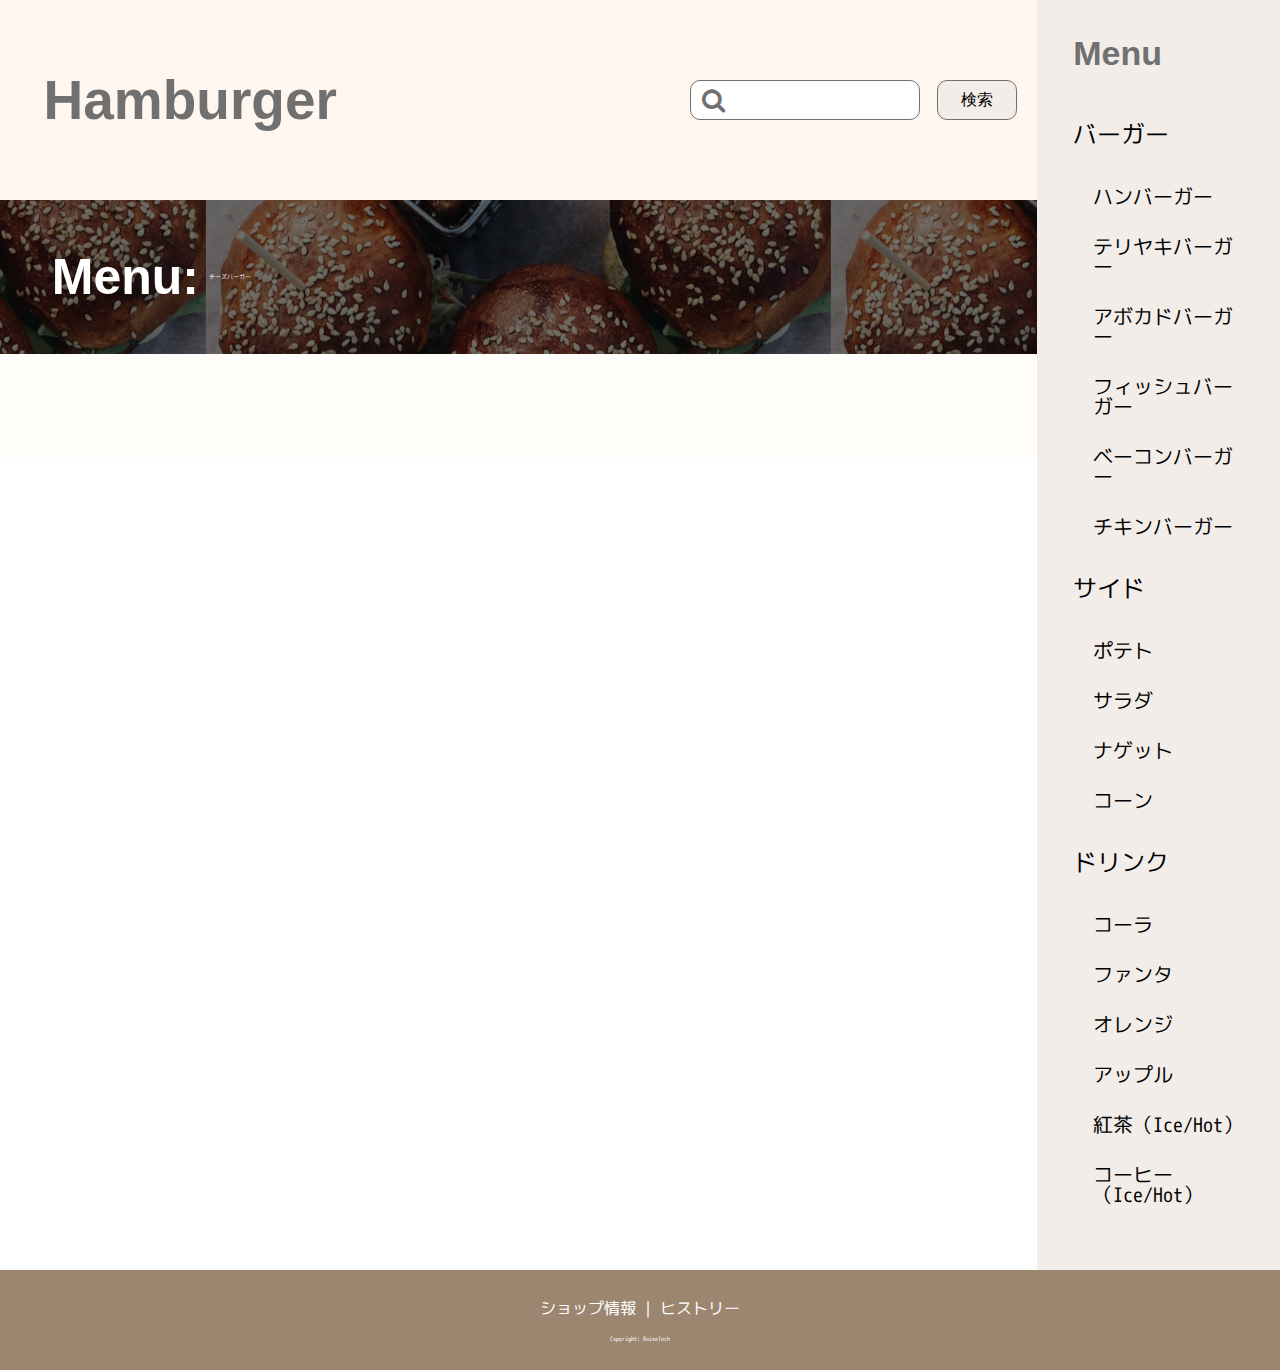
==== archive.html @ a13bb5d5 "アーカイブページ作成中" ====
<html lang="ja">
<head>
    <meta charset="UTF-8">
    <meta name="viewport" content="width=device-width, initial-scale=1.0">
    <link type="text/css" rel="stylesheet" href="css/style.css">
    <link href="https://maxcdn.bootstrapcdn.com/font-awesome/4.7.0/css/font-awesome.min.css" rel="stylesheet"> 
    <title>Front-page</title>
</head>
<body>
    <div class="l-wrapper">
        <div class="l-wrapper__left">
            <div class="l-bg"></div>
            <header class="l-header">
                <h2 id="menu" class="c-title c-title--side-menu">Menu</h2>
                <h1 class="c-title c-title--header">Hamburger</h1>
                <div class="c-search">
                    <input type="text" class="c-search__box">
                    <i class="fa fa-search c-search__icon" aria-hidden="true"></i>
                    <input type="button" class="c-search__button" value="検索">
                </div>
            </header>
            <div class="l-main">
                <div class="p-main-visual p-main-visual--archive-page">
                    <div class="p-main-visual--archive-page__bg"></div>
                    <h2 class="c-sub-title">Menu:</h2>
                    <p>チーズバーガー</p>
                </div>
                <div class="l-main__archive-page-contents">
                </div>
            </div>
        </div>
        <div class="l-wrapper__right off">
            <aside class="l-sidebar">
                <h2 class="c-title c-title--side-menu">Menu</h2>
                <h2 id="menu-close" class="c-close-button">×</h2>
                <dl class="c-menu">
                    <dt>バーガー</dt>
                    <dd>ハンバーガー</dd>
                    <dd>テリヤキバーガー</dd>
                    <dd>アボカドバーガー</dd>
                    <dd>フィッシュバーガー</dd>
                    <dd>ベーコンバーガー</dd>
                    <dd>チキンバーガー</dd>

                    <dt>サイド</dt>
                    <dd>ポテト</dd>
                    <dd>サラダ</dd>
                    <dd>ナゲット</dd>
                    <dd>コーン</dd>

                    <dt>ドリンク</dt>
                    <dd>コーラ</dd>
                    <dd>ファンタ</dd>
                    <dd>オレンジ</dd>
                    <dd>アップル</dd>
                    <dd>紅茶（Ice/Hot）</dd>
                    <dd>コーヒー（Ice/Hot）</dd>
                </dl>
            </aside>
        </div>

    </div>
    <footer class="l-footer">
        <div class="l-footer__sitemap">
            <a href="index.html">ショップ情報</a>
            |
            <a href="index.html">ヒストリー</a>
        </div>
        <small>Copyright: RaiseTech</small>
    </footer>
    <script src="https://ajax.googleapis.com/ajax/libs/jquery/3.4.1/jquery.min.js"></script>
    <script src="menu.js"></script>
</body>
</html>
---- css/style.css ----
@charset "UTF-8";
/*
html5doctor.com Reset Stylesheet
v1.6.1
Last Updated: 2010-09-17
Author: Richard Clark - http://richclarkdesign.com
Twitter: @rich_clark
*/
html, body, div, span, object, iframe,
h1, h2, h3, h4, h5, h6, p, blockquote, pre,
abbr, address, cite, code,
del, dfn, em, img, ins, kbd, q, samp,
small, strong, sub, sup, var,
b, i,
dl, dt, dd, ol, ul, li,
fieldset, form, label, legend,
table, caption, tbody, tfoot, thead, tr, th, td,
article, aside, canvas, details, figcaption, figure,
footer, header, hgroup, menu, nav, section, summary,
time, mark, audio, video {
  margin: 0;
  padding: 0;
  border: 0;
  outline: 0;
  font-size: 62.5%;
  vertical-align: baseline;
  background: transparent;
}

body {
  line-height: 1;
}

article, aside, details, figcaption, figure,
footer, header, hgroup, menu, nav, section {
  display: block;
}

nav ul {
  list-style: none;
}

blockquote, q {
  quotes: none;
}

blockquote:before, blockquote:after,
q:before, q:after {
  content: '';
  content: none;
}

a {
  margin: 0;
  padding: 0;
  font-size: 100%;
  vertical-align: baseline;
  background: transparent;
}

/* change colours to suit your needs */
ins {
  background-color: #ff9;
  color: #000;
  text-decoration: none;
}

/* change colours to suit your needs */
mark {
  background-color: #ff9;
  color: #000;
  font-style: italic;
  font-weight: bold;
}

del {
  text-decoration: line-through;
}

abbr[title], dfn[title] {
  border-bottom: 1px dotted;
  cursor: help;
}

table {
  border-collapse: collapse;
  border-spacing: 0;
}

/* change border colour to suit your needs */
hr {
  display: block;
  height: 1px;
  border: 0;
  border-top: 1px solid #cccccc;
  margin: 1em 0;
  padding: 0;
}

input, select {
  vertical-align: middle;
}

*,
*::before,
*::after {
  -webkit-box-sizing: border-box;
          box-sizing: border-box;
}

@font-face {
  font-family: 'mplus-1m-regular';
  src: url(../fonts/mplus-1m-regular.ttf);
}

html {
  overflow: auto;
}

body {
  font-family: 'mplus-1m-regular','M+ C Type-1 (basic latin) Regular', 'M+ Type-1 (general-j) Regular', sans-serif;
}

/*
右側にはみ出した部分まで横スクロールバーが表示される問題を解消する為、

htmlにoverflow:auto
bodyにoverflow:hiddenを設定している

*/
.l-bg {
  position: absolute;
  width: 100%;
  height: calc(100% + 100px);
  background-color: rgba(0, 0, 0, 0.5);
  z-index: 100;
}

.l-header {
  display: -webkit-box;
  display: -ms-flexbox;
  display: flex;
  -webkit-box-align: center;
      -ms-flex-align: center;
          align-items: center;
  height: 200px;
  background-color: #FFF7EF;
}

.l-header .c-title {
  margin-left: 4.2%;
}

.l-header .c-title--side-menu {
  cursor: pointer;
  display: none;
  /*ヘッダー内のMenuはlgでは表示しない*/
  position: absolute;
  margin-bottom: 0;
  /*サイドメニュー上に表示してた時のmarginを解除*/
  right: 3%;
  top: 1%;
}

.l-header .c-search {
  margin-right: 1.9%;
}

@media screen and (max-width: 834px) {
  .l-header {
    -webkit-box-orient: vertical;
    -webkit-box-direction: normal;
        -ms-flex-flow: column;
            flex-flow: column;
    /*flex要素を縦に並べる*/
    -webkit-box-pack: center;
        -ms-flex-pack: center;
            justify-content: center;
    /*縦中央寄せ*/
  }
  .l-header .c-title {
    margin-left: 0;
    /*タイトルの左にあけた空間(1.9%)を解除*/
    margin-bottom: 5%;
  }
  .l-header .c-title--side-menu {
    display: block;
    /*ヘッダー内のMenuはmdでは表示する*/
  }
  .l-header .c-search {
    margin-right: 0;
    /*検索ボックスとボタンの右端にあけた空間(1.9%)を解除*/
    margin-left: 0;
    /*検索ボックスとボタンの右端寄せを解除*/
  }
}

@media screen and (max-width: 375px) {
  .l-header .c-title--side-menu {
    font-size: 2rem;
  }
}

.l-wrapper {
  position: relative;
  max-width: 1920px;
  display: -webkit-box;
  display: -ms-flexbox;
  display: flex;
}

.l-wrapper__left {
  width: 81%;
}

.l-wrapper__right {
  width: 19%;
  z-index: 200;
}

@media screen and (max-width: 834px) {
  .l-wrapper__left {
    width: 100%;
  }
  .l-wrapper__right {
    display: none;
    width: 40%;
    position: absolute;
    right: -40%;
  }
}

@media screen and (max-width: 375px) {
  .l-wrapper__right {
    width: 90%;
    right: -90%;
  }
}

.l-main__front-page-contents {
  padding: 5%;
  display: -webkit-box;
  display: -ms-flexbox;
  display: flex;
  -webkit-box-align: center;
      -ms-flex-align: center;
          align-items: center;
  -webkit-box-pack: center;
      -ms-flex-pack: center;
          justify-content: center;
}

.l-main__archive-page-contents {
  background-color: #FFFDFA;
  padding: 5%;
}

@media screen and (max-width: 375px) {
  .l-main__front-page-contents {
    display: block;
  }
  .l-main__archive-page-contents {
    display: block;
  }
}

.l-sidebar {
  padding: 15%;
  background-color: #F2EDE9;
  height: 100%;
}

@media screen and (max-width: 834px) {
  .l-sidebar .c-title--side-menu {
    visibility: hidden;
  }
}

.l-footer {
  max-width: 1920px;
  height: 100px;
  background-color: #9D8670;
  color: white;
  text-align: center;
}

.l-footer__sitemap {
  padding-top: 30px;
  padding-bottom: 20px;
  font-size: 1.6rem;
}

.l-footer__sitemap a {
  text-decoration: none;
  color: white;
}

.c-title {
  font-family: 'Roboto', sans-serif;
}

.c-title--header {
  color: #707070;
  font-size: 5.5rem;
}

.c-title--side-menu {
  color: #707070;
  font-size: 3.4rem;
  margin-bottom: 30%;
}

.c-title--front-page-card {
  white-space: nowrap;
  color: white;
  font-size: 6rem;
  padding: 5%;
}

@media screen and (max-width: 834px) {
  .c-title--header {
    font-size: 4rem;
  }
}

.c-close-button {
  cursor: pointer;
  font-size: 3rem;
  font-weight: normal;
  display: none;
}

@media screen and (max-width: 834px) {
  .c-close-button {
    display: block;
    position: absolute;
    right: 10%;
    top: 2%;
  }
}

.c-menu dt {
  font-size: 2.4rem;
  margin: 4rem 0;
}

.c-menu dd {
  font-size: 2rem;
  margin-left: 2rem;
  margin-bottom: 3rem;
}

.c-search {
  margin-left: auto;
  color: #707070;
  position: relative;
}

.c-search__box {
  border-radius: 10px;
  width: 230px;
  height: 40px;
  border: 1px solid #707070;
  padding-left: 48px;
  font-size: 1.6rem;
  outline: none;
}

.c-search__icon {
  position: absolute;
  top: 8px;
  left: 12px;
  font-size: 2.5rem !important;
}

.c-search__button {
  margin-left: 14px;
  width: 80px;
  height: 40px;
  background-color: #F2EDE9;
  border: 1px solid #707070;
  border-radius: 10px;
  font-size: 1.6rem;
  outline: none;
}

.c-sub-title {
  color: white;
}

.c-map {
  position: relative;
  overflow: hidden;
  background-color: #000;
}

.c-map img {
  width: 100%;
  min-height: 200%;
}

.c-map__image img {
  width: 100%;
}

.c-map__explanation {
  overflow: auto;
  position: absolute;
  top: 0;
  color: white;
  background-color: rgba(0, 0, 0, 0.3);
  width: 61%;
  height: 100%;
  padding: 3%;
}

.c-map__explanation h2 {
  font-weight: normal;
  font-size: 3rem;
}

.c-map__explanation hr {
  width: 7.5rem;
  border-width: 2px;
  border-color: white;
  margin: 5% 0;
}

.c-map__explanation p {
  font-size: 1.3rem;
  line-height: 2.1rem;
}

@media screen and (max-width: 834px) {
  .c-map__explanation {
    width: 100%;
  }
}

.c-front-page-card {
  overflow: hidden;
  background-size: cover;
  width: 50%;
}

.c-front-page-card hr {
  border-width: 4px;
  border-color: white;
  width: 6.3rem;
  margin-left: 5%;
}

.c-front-page-card--card1 {
  background-image: url(../image/three-burgers-on-brown-wooden-tray-between-white-ceramic-1841108.png);
  margin-right: 5%;
}

.c-front-page-card--card2 {
  background-image: url(../image/473d814b175bd517b56eb309f2958725.png);
}

.c-front-page-card__explanation {
  width: 90%;
  margin: auto;
  margin-bottom: 3%;
  color: #3C2A10;
  background-color: rgba(255, 255, 255, 0.8);
}

.c-front-page-card__explanation h3 {
  padding: 3%;
  font-size: 2rem;
}

.c-front-page-card__explanation p {
  padding: 3%;
  font-size: 1.3rem;
  line-height: 2.1rem;
}

@media screen and (max-width: 375px) {
  .c-front-page-card {
    width: 100%;
  }
  .c-front-page-card--card1 {
    margin-right: 0;
    margin-bottom: 5%;
  }
}

.p-main-visual {
  display: -webkit-box;
  display: -ms-flexbox;
  display: flex;
  -webkit-box-align: center;
      -ms-flex-align: center;
          align-items: center;
}

.p-main-visual .c-sub-title {
  padding-left: 5%;
}

.p-main-visual--front-page {
  padding: 15% 0;
  background-image: url(../image/3ba5a44414bb3c0885c27ff614596431.png);
  background-size: cover;
}

.p-main-visual--front-page .c-sub-title {
  font-size: 4rem;
}

.p-main-visual--archive-page {
  padding: 5% 0;
  background-image: url(../image/three-burgers-on-brown-wooden-tray-between-white-ceramic-1841108.png);
  background-position: center center;
  width: 100%;
  position: relative;
}

.p-main-visual--archive-page__bg {
  position: absolute;
  background-color: rgba(0, 0, 0, 0.5);
  top: 0;
  left: 0;
  width: 100%;
  height: 100%;
}

.p-main-visual--archive-page .c-sub-title {
  font-family: 'Roboto', sans-serif;
  font-size: 5rem;
  z-index: 1;
}

.p-main-visual--archive-page p {
  z-index: 1;
  color: white;
  margin-left: 1%;
}
/*# sourceMappingURL=style.css.map */
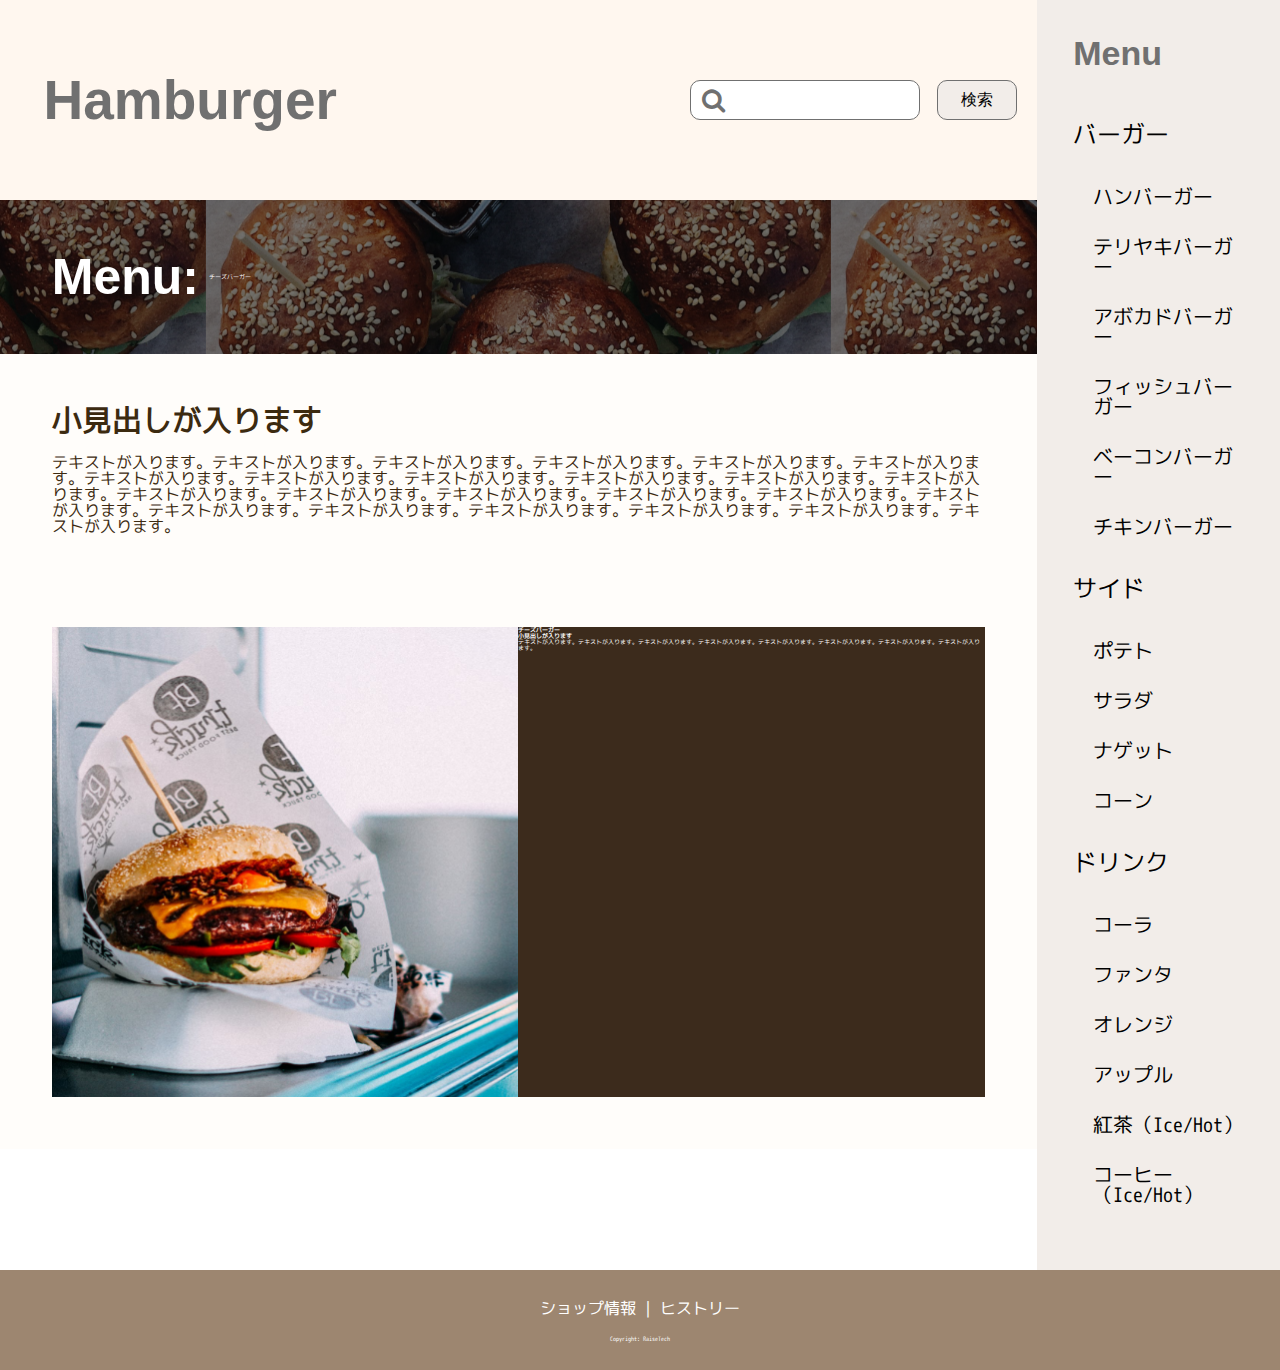
==== commit f98da068: "アーカイブページ作成中" ====
--- a/archive.html
+++ b/archive.html
@@ -26,6 +26,20 @@
                     <p>チーズバーガー</p>
                 </div>
                 <div class="l-main__archive-page-contents">
+                    <div class="c-page-description">
+                        <h2>小見出しが入ります</h2>
+                        <p>テキストが入ります。テキストが入ります。テキストが入ります。テキストが入ります。テキストが入ります。テキストが入ります。テキストが入ります。テキストが入ります。テキストが入ります。テキストが入ります。テキストが入ります。テキストが入ります。テキストが入ります。テキストが入ります。テキストが入ります。テキストが入ります。テキストが入ります。テキストが入ります。テキストが入ります。テキストが入ります。テキストが入ります。テキストが入ります。テキストが入ります。テキストが入ります。</p>
+                    </div>
+                    <div class="c-archive-page-card">
+                        <div class="c-archive-page-card__img">
+
+                        </div>
+                        <div class="c-archive-page-card__description">
+                            <h3>チーズバーガー</h3>
+                            <h4>小見出しが入ります</h4>
+                            <p>テキストが入ります。テキストが入ります。テキストが入ります。テキストが入ります。テキストが入ります。テキストが入ります。テキストが入ります。テキストが入ります。</p>
+                        </div>
+                    </div>
                 </div>
             </div>
         </div>
--- a/css/style.css
+++ b/css/style.css
@@ -350,6 +350,39 @@
   margin-bottom: 3rem;
 }
 
+.c-page-description {
+  color: #3C2A10;
+  margin-bottom: 10%;
+}
+
+.c-page-description h2 {
+  font-size: 3.0rem;
+  margin-bottom: 2%;
+}
+
+.c-page-description p {
+  font-size: 1.6rem;
+}
+
+.c-archive-page-card {
+  display: -webkit-box;
+  display: -ms-flexbox;
+  display: flex;
+  background-color: #3C2B1C;
+  color: white;
+  height: 470px;
+}
+
+.c-archive-page-card__img {
+  background-image: url(../image/e3472c768077e90f47f5ca3c6ba0144e.png);
+  background-size: cover;
+  width: 50%;
+}
+
+.c-archive-page-card__description {
+  width: 50%;
+}
+
 .c-search {
   margin-left: auto;
   color: #707070;
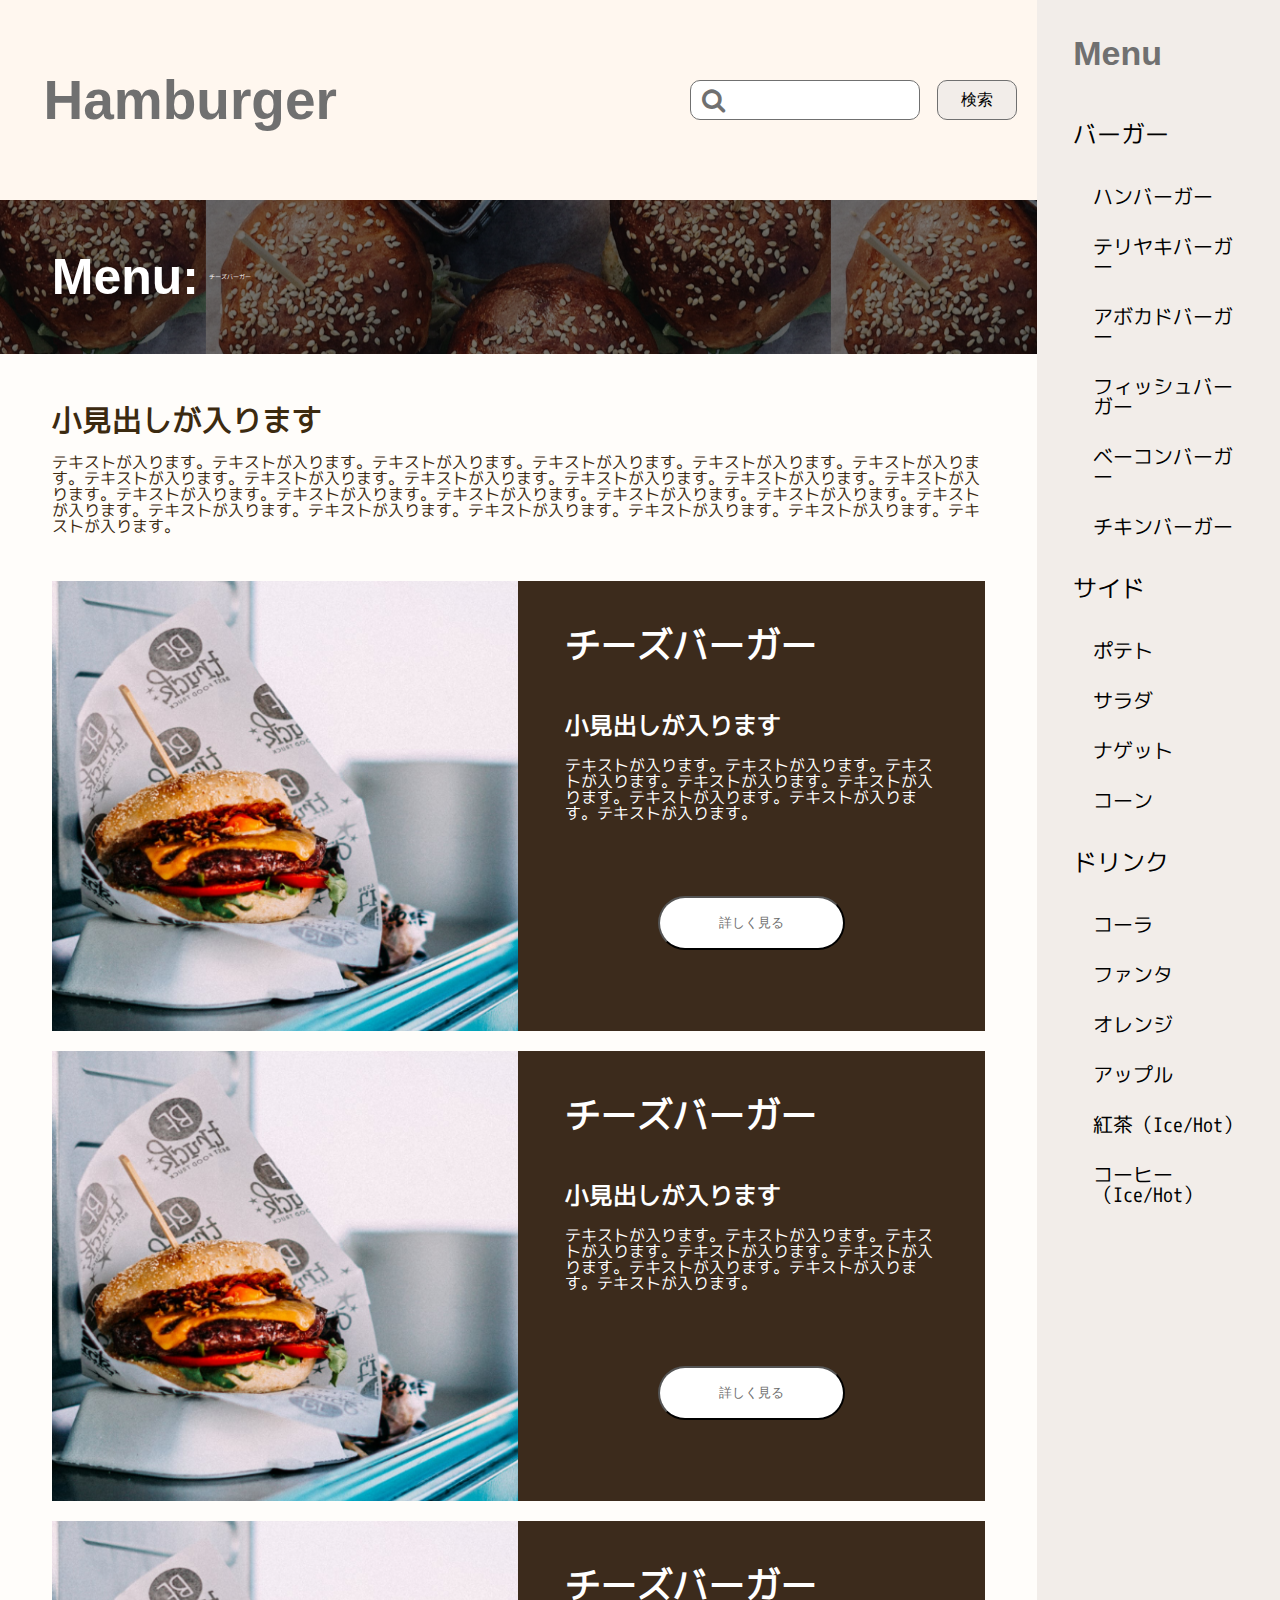
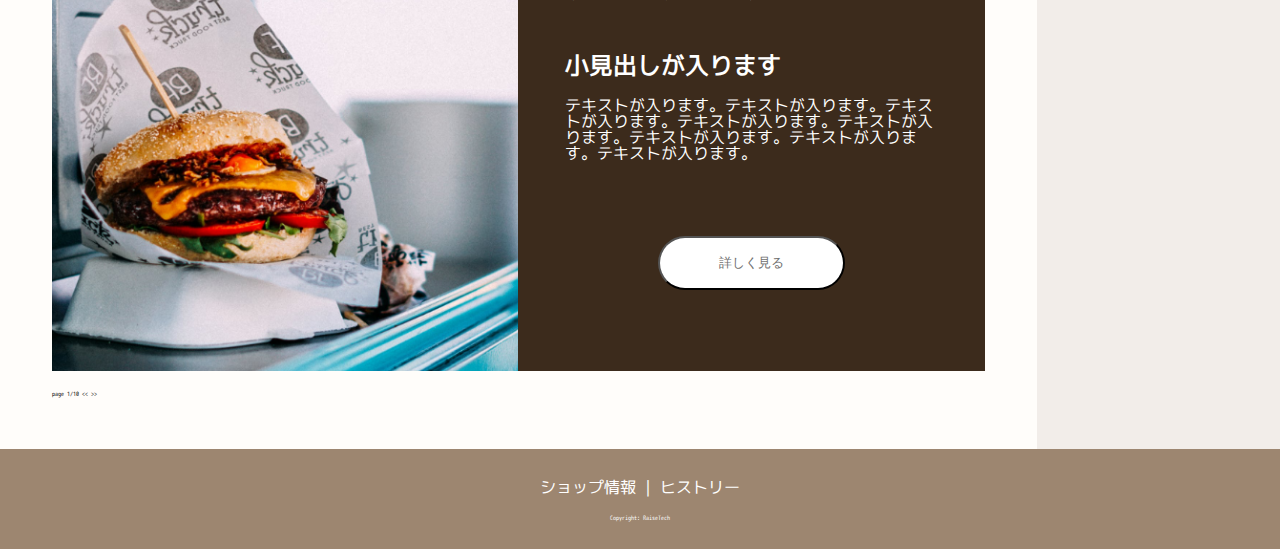
==== commit d9779b23: "ページネーション実装中" ====
--- a/archive.html
+++ b/archive.html
@@ -4,7 +4,7 @@
     <meta name="viewport" content="width=device-width, initial-scale=1.0">
     <link type="text/css" rel="stylesheet" href="css/style.css">
     <link href="https://maxcdn.bootstrapcdn.com/font-awesome/4.7.0/css/font-awesome.min.css" rel="stylesheet"> 
-    <title>Front-page</title>
+    <title>Archive-page</title>
 </head>
 <body>
     <div class="l-wrapper">
@@ -31,14 +31,36 @@
                         <p>テキストが入ります。テキストが入ります。テキストが入ります。テキストが入ります。テキストが入ります。テキストが入ります。テキストが入ります。テキストが入ります。テキストが入ります。テキストが入ります。テキストが入ります。テキストが入ります。テキストが入ります。テキストが入ります。テキストが入ります。テキストが入ります。テキストが入ります。テキストが入ります。テキストが入ります。テキストが入ります。テキストが入ります。テキストが入ります。テキストが入ります。テキストが入ります。</p>
                     </div>
                     <div class="c-archive-page-card">
-                        <div class="c-archive-page-card__img">
-
-                        </div>
+                        <div class="c-archive-page-card__img"></div>
                         <div class="c-archive-page-card__description">
                             <h3>チーズバーガー</h3>
                             <h4>小見出しが入ります</h4>
                             <p>テキストが入ります。テキストが入ります。テキストが入ります。テキストが入ります。テキストが入ります。テキストが入ります。テキストが入ります。テキストが入ります。</p>
+                            <button class="c-card-button">詳しく見る</button>
                         </div>
+                    </div>
+                    <div class="c-archive-page-card">
+                        <div class="c-archive-page-card__img"></div>
+                        <div class="c-archive-page-card__description">
+                            <h3>チーズバーガー</h3>
+                            <h4>小見出しが入ります</h4>
+                            <p>テキストが入ります。テキストが入ります。テキストが入ります。テキストが入ります。テキストが入ります。テキストが入ります。テキストが入ります。テキストが入ります。</p>
+                            <button class="c-card-button">詳しく見る</button>
+                        </div>
+                    </div>
+                    <div class="c-archive-page-card">
+                        <div class="c-archive-page-card__img"></div>
+                        <div class="c-archive-page-card__description">
+                            <h3>チーズバーガー</h3>
+                            <h4>小見出しが入ります</h4>
+                            <p>テキストが入ります。テキストが入ります。テキストが入ります。テキストが入ります。テキストが入ります。テキストが入ります。テキストが入ります。テキストが入ります。</p>
+                            <button class="c-card-button">詳しく見る</button>
+                        </div>
+                    </div>
+                    <div class="c-pagenation">
+                        <span class="c-pagenation__current">page 1/10</span>
+                        <span class="c-pagenation__prev"><<</span>
+                        <span class="c-pagenation__next">>></span>
                     </div>
                 </div>
             </div>
@@ -72,7 +94,6 @@
                 </dl>
             </aside>
         </div>
-
     </div>
     <footer class="l-footer">
         <div class="l-footer__sitemap">
--- a/css/style.css
+++ b/css/style.css
@@ -121,6 +121,10 @@
   font-family: 'mplus-1m-regular','M+ C Type-1 (basic latin) Regular', 'M+ Type-1 (general-j) Regular', sans-serif;
 }
 
+body button:focus {
+  outline: 0;
+}
+
 /*
 右側にはみ出した部分まで横スクロールバーが表示される問題を解消する為、
 
@@ -323,6 +327,16 @@
   }
 }
 
+.c-card-button {
+  display: block;
+  background-color: white;
+  color: #707070;
+  border-radius: 30px;
+  width: 50%;
+  height: 15%;
+  margin: auto;
+}
+
 .c-close-button {
   cursor: pointer;
   font-size: 3rem;
@@ -352,7 +366,7 @@
 
 .c-page-description {
   color: #3C2A10;
-  margin-bottom: 10%;
+  margin-bottom: 5%;
 }
 
 .c-page-description h2 {
@@ -370,7 +384,8 @@
   display: flex;
   background-color: #3C2B1C;
   color: white;
-  height: 470px;
+  height: 450px;
+  margin-bottom: 2rem;
 }
 
 .c-archive-page-card__img {
@@ -381,6 +396,22 @@
 
 .c-archive-page-card__description {
   width: 50%;
+  padding: 5%;
+}
+
+.c-archive-page-card__description h3 {
+  font-size: 3.6rem;
+  margin-bottom: 5rem;
+}
+
+.c-archive-page-card__description h4 {
+  font-size: 2.4rem;
+  margin-bottom: 2rem;
+}
+
+.c-archive-page-card__description p {
+  font-size: 1.6rem;
+  margin-bottom: 20%;
 }
 
 .c-search {
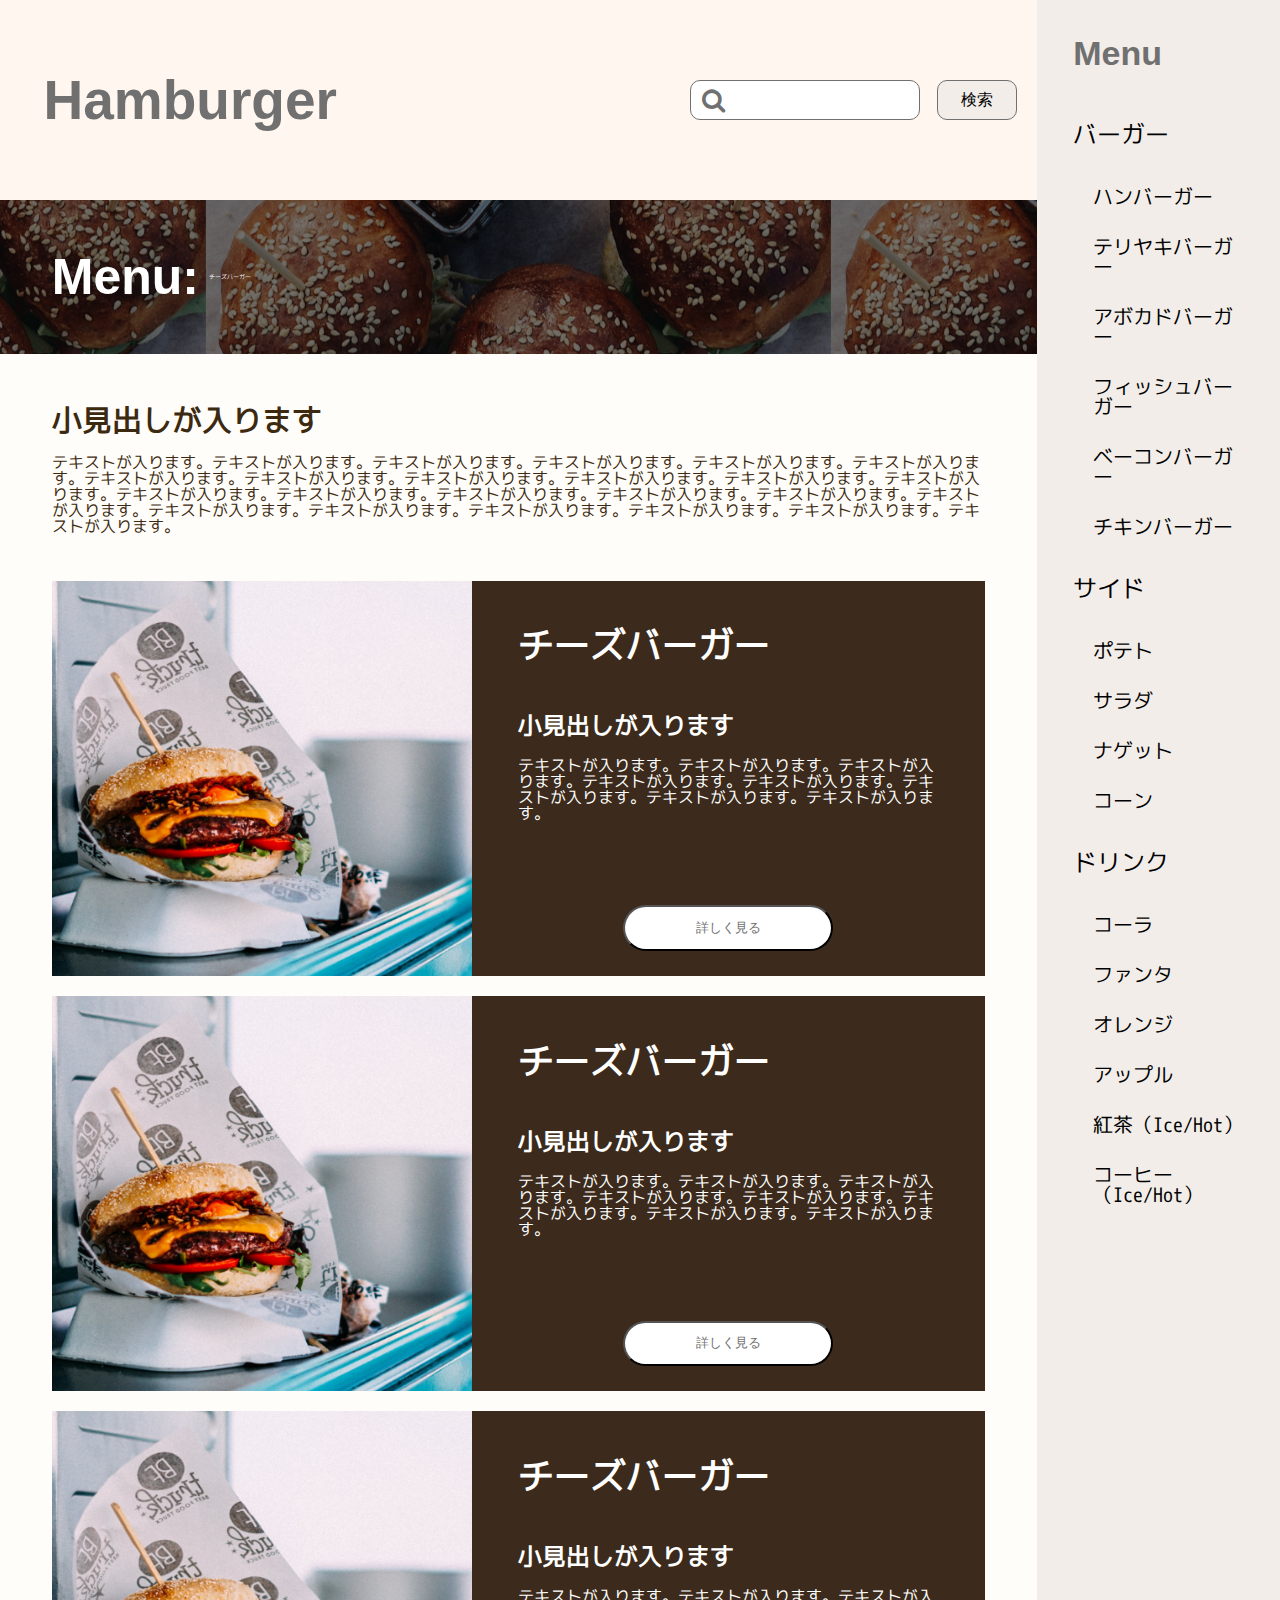
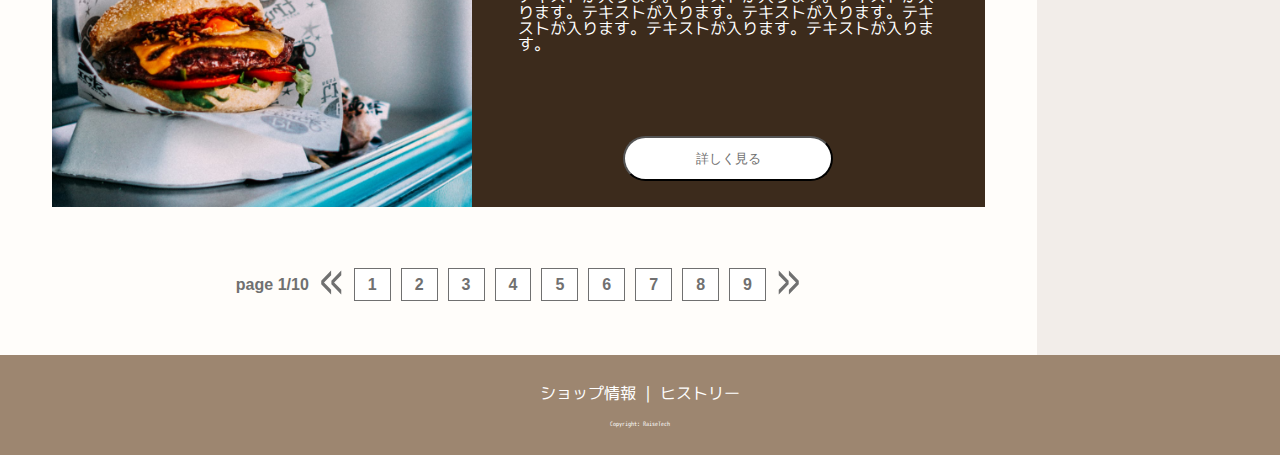
==== commit c491c6b1: "ページネーション実装中" ====
--- a/archive.html
+++ b/archive.html
@@ -59,8 +59,17 @@
                     </div>
                     <div class="c-pagenation">
                         <span class="c-pagenation__current">page 1/10</span>
-                        <span class="c-pagenation__prev"><<</span>
-                        <span class="c-pagenation__next">>></span>
+                        <span class="c-pagenation__prev">«</span>
+                        <span class="c-pagenation__num">1</span>
+                        <span class="c-pagenation__num">2</span>
+                        <span class="c-pagenation__num">3</span>
+                        <span class="c-pagenation__num">4</span>
+                        <span class="c-pagenation__num">5</span>
+                        <span class="c-pagenation__num">6</span>
+                        <span class="c-pagenation__num">7</span>
+                        <span class="c-pagenation__num">8</span>
+                        <span class="c-pagenation__num">9</span>
+                        <span class="c-pagenation__next">»</span>
                     </div>
                 </div>
             </div>
--- a/css/style.css
+++ b/css/style.css
@@ -1,10 +1,10 @@
 @charset "UTF-8";
-/*
-html5doctor.com Reset Stylesheet
-v1.6.1
-Last Updated: 2010-09-17
-Author: Richard Clark - http://richclarkdesign.com
-Twitter: @rich_clark
+/*
+html5doctor.com Reset Stylesheet
+v1.6.1
+Last Updated: 2010-09-17
+Author: Richard Clark - http://richclarkdesign.com
+Twitter: @rich_clark
 */
 html, body, div, span, object, iframe,
 h1, h2, h3, h4, h5, h6, p, blockquote, pre,
@@ -118,22 +118,24 @@
 }
 
 body {
-  font-family: 'mplus-1m-regular','M+ C Type-1 (basic latin) Regular', 'M+ Type-1 (general-j) Regular', sans-serif;
+  font-family: 'mplus-1m-regular','M+ C Type-1 (basic latin) Regular',+ 'M+ Type-1 (general-j) Regular', sans-serif;
 }
 
 body button:focus {
   outline: 0;
 }
 
-/*
-右側にはみ出した部分まで横スクロールバーが表示される問題を解消する為、
-
-htmlにoverflow:auto
-bodyにoverflow:hiddenを設定している
-
+/*
+右側にはみ出した部分まで横スクロールバーが表示される問題を解消する為、
+
+htmlにoverflow:auto
+bodyにoverflow:hiddenを設定している
+
 */
 .l-bg {
   position: absolute;
+  visibility: hidden;
   width: 100%;
   height: calc(100% + 100px);
   background-color: rgba(0, 0, 0, 0.5);
@@ -364,6 +366,42 @@
   margin-bottom: 3rem;
 }
 
+.c-pagenation {
+  color: #707070;
+  text-align: center;
+  font-size: 0px;
+  margin-top: 5%;
+}
+
+.c-pagenation__current {
+  font-family: 'Roboto', sans-serif;
+  font-weight: bold;
+  font-size: 1.6rem;
+  margin: 0 5px;
+}
+
+.c-pagenation__prev {
+  font-size: 5rem;
+  margin: 0 5px;
+  vertical-align: -0.75rem;
+}
+
+.c-pagenation__num {
+  font-family: 'Roboto', sans-serif;
+  font-size: 1.6rem;
+  font-weight: bold;
+  border: 1px solid #707070;
+  padding: 7px 13px;
+  background-color: white;
+  margin: 0 5px;
+}
+
+.c-pagenation__next {
+  font-size: 5rem;
+  margin: 0 5px;
+  vertical-align: -0.75rem;
+}
+
 .c-page-description {
   color: #3C2A10;
   margin-bottom: 5%;
@@ -384,7 +422,6 @@
   display: flex;
   background-color: #3C2B1C;
   color: white;
-  height: 450px;
   margin-bottom: 2rem;
 }
 
@@ -395,7 +432,7 @@
 }
 
 .c-archive-page-card__description {
-  width: 50%;
+  width: 60%;
   padding: 5%;
 }
 
@@ -412,6 +449,15 @@
 .c-archive-page-card__description p {
   font-size: 1.6rem;
   margin-bottom: 20%;
+}
+
+@media screen and (max-width: 834px) {
+  .c-archive-page-card__description h3 {
+    font-size: 2rem;
+  }
+  .c-archive-page-card__description h4 {
+    font-size: 1.6rem;
+  }
 }
 
 .c-search {
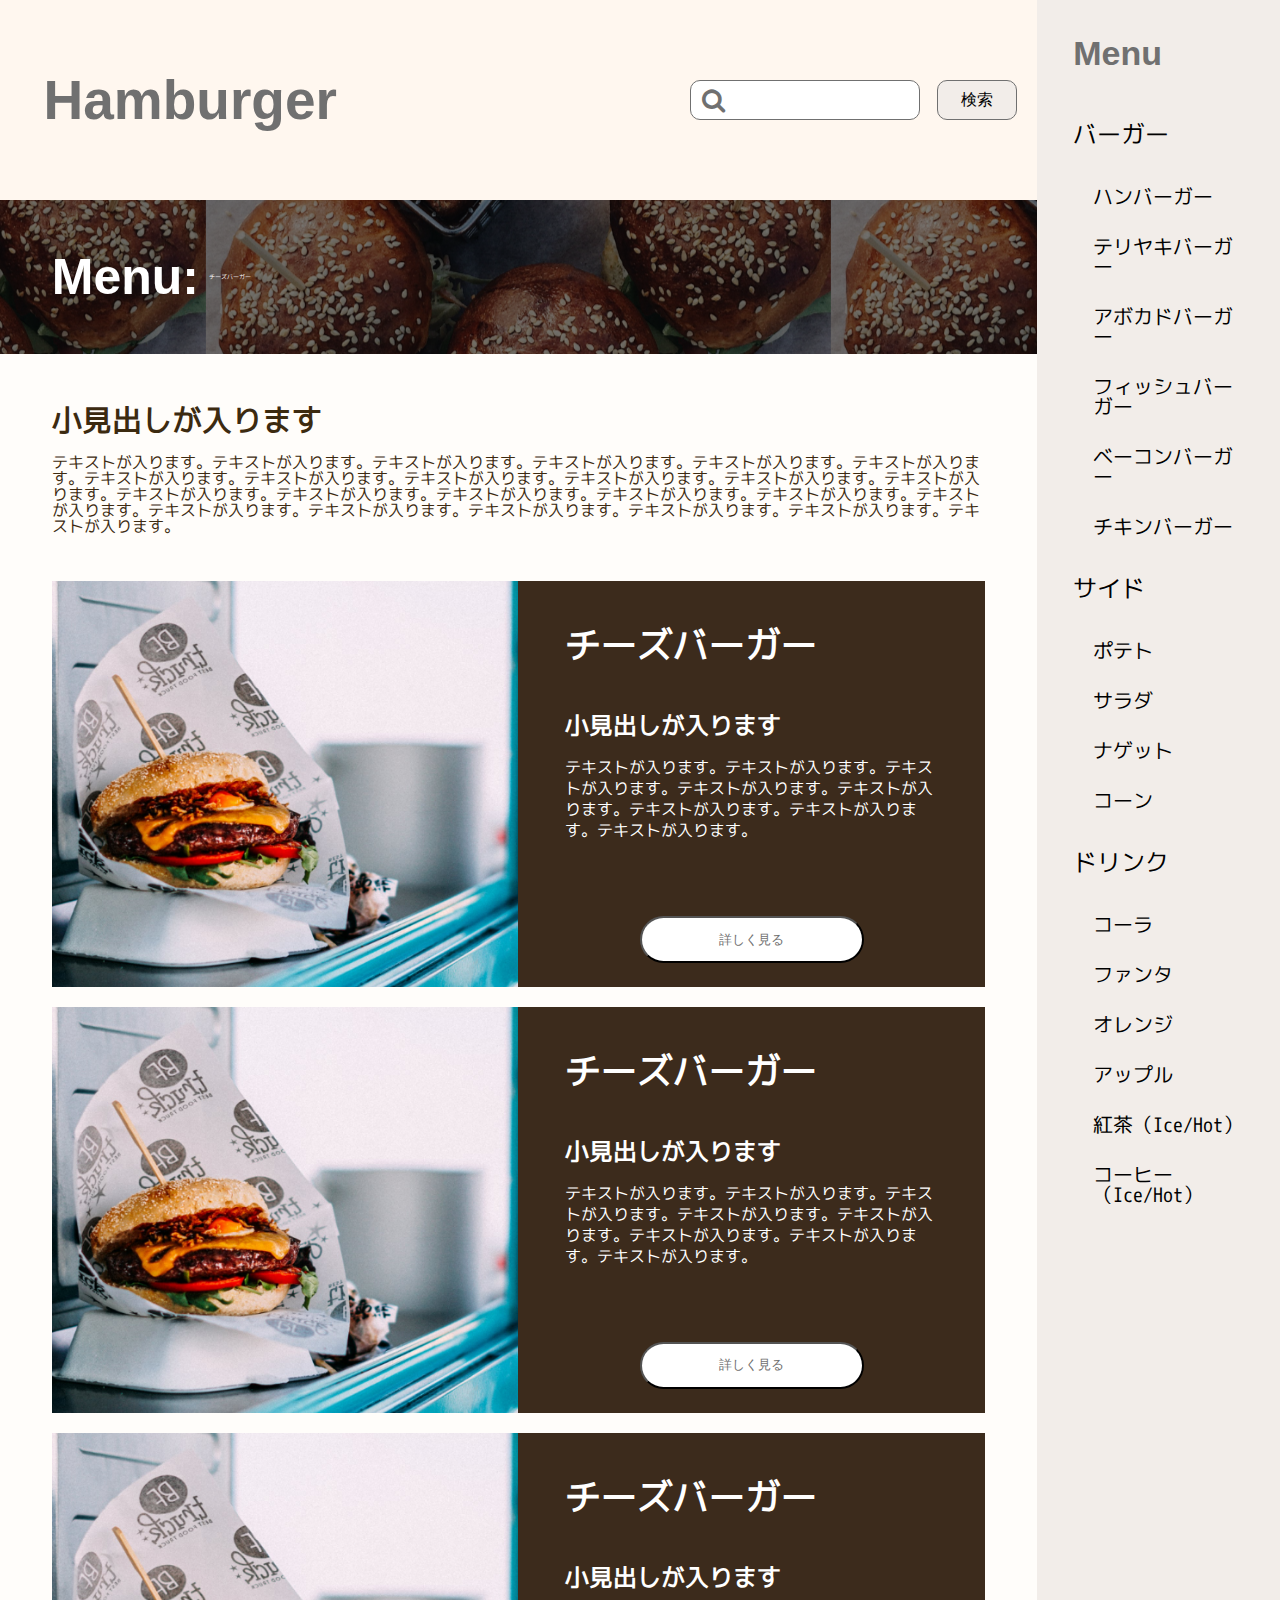
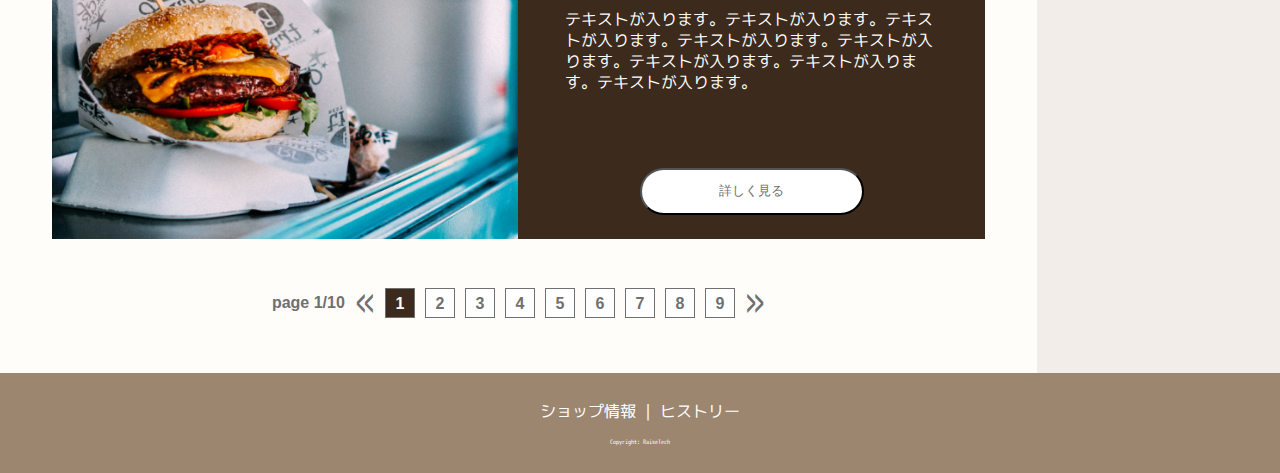
==== commit 4f1afc45: "ページネーション完成　jsファイルスマホ対応修正" ====
--- a/archive.html
+++ b/archive.html
@@ -57,20 +57,20 @@
                             <button class="c-card-button">詳しく見る</button>
                         </div>
                     </div>
-                    <div class="c-pagenation">
-                        <span class="c-pagenation__current">page 1/10</span>
-                        <span class="c-pagenation__prev">«</span>
-                        <span class="c-pagenation__num">1</span>
-                        <span class="c-pagenation__num">2</span>
-                        <span class="c-pagenation__num">3</span>
-                        <span class="c-pagenation__num">4</span>
-                        <span class="c-pagenation__num">5</span>
-                        <span class="c-pagenation__num">6</span>
-                        <span class="c-pagenation__num">7</span>
-                        <span class="c-pagenation__num">8</span>
-                        <span class="c-pagenation__num">9</span>
-                        <span class="c-pagenation__next">»</span>
-                    </div>
+                    <dl class="c-pagenation">
+                        <li class="c-pagenation__current">page 1/10</li>
+                        <li class="c-pagenation__prev"><a href="archive.html">«</a></li>
+                        <li class="c-pagenation__num"><a href="archive.html">1</a></li>
+                        <li class="c-pagenation__num"><a href="archive.html">2</a></li>
+                        <li class="c-pagenation__num"><a href="archive.html">3</a></li>
+                        <li class="c-pagenation__num"><a href="archive.html">4</a></li>
+                        <li class="c-pagenation__num"><a href="archive.html">5</a></li>
+                        <li class="c-pagenation__num"><a href="archive.html">6</a></li>
+                        <li class="c-pagenation__num"><a href="archive.html">7</a></li>
+                        <li class="c-pagenation__num"><a href="archive.html">8</a></li>
+                        <li class="c-pagenation__num"><a href="archive.html">9</a></li>
+                        <li class="c-pagenation__next"><a href="archive.html">»</a></li>
+                    </dl>
                 </div>
             </div>
         </div>
--- a/css/style.css
+++ b/css/style.css
@@ -1,10 +1,10 @@
 @charset "UTF-8";
-/*
-html5doctor.com Reset Stylesheet
-v1.6.1
-Last Updated: 2010-09-17
-Author: Richard Clark - http://richclarkdesign.com
-Twitter: @rich_clark
+/*
+html5doctor.com Reset Stylesheet
+v1.6.1
+Last Updated: 2010-09-17
+Author: Richard Clark - http://richclarkdesign.com
+Twitter: @rich_clark
 */
 html, body, div, span, object, iframe,
 h1, h2, h3, h4, h5, h6, p, blockquote, pre,
@@ -118,20 +118,19 @@
 }
 
 body {
-  font-family: 'mplus-1m-regular','M+ C Type-1 (basic latin) Regular',- 'M+ Type-1 (general-j) Regular', sans-serif;
+  font-family: 'mplus-1m-regular','M+ C Type-1 (basic latin) Regular', 'M+ Type-1 (general-j) Regular', sans-serif;
 }
 
 body button:focus {
   outline: 0;
 }
 
-/*
-右側にはみ出した部分まで横スクロールバーが表示される問題を解消する為、
-
-htmlにoverflow:auto
-bodyにoverflow:hiddenを設定している
-
+/*
+右側にはみ出した部分まで横スクロールバーが表示される問題を解消する為、
+
+htmlにoverflow:auto
+bodyにoverflow:hiddenを設定している
+
 */
 .l-bg {
   position: absolute;
@@ -232,6 +231,8 @@
     display: none;
     width: 40%;
     position: absolute;
+    height: calc(100% + 100px);
+    /*フッターまで貫通してメニューを出すから+100px*/
     right: -40%;
   }
 }
@@ -334,7 +335,7 @@
   background-color: white;
   color: #707070;
   border-radius: 30px;
-  width: 50%;
+  width: 60%;
   height: 15%;
   margin: auto;
 }
@@ -367,10 +368,26 @@
 }
 
 .c-pagenation {
+  display: -webkit-box;
+  display: -ms-flexbox;
+  display: flex;
+  -webkit-box-pack: center;
+      -ms-flex-pack: center;
+          justify-content: center;
+  -webkit-box-align: center;
+      -ms-flex-align: center;
+          align-items: center;
   color: #707070;
+  margin-top: 5%;
+  list-style: none;
+}
+
+.c-pagenation * a {
+  display: block;
   text-align: center;
-  font-size: 0px;
-  margin-top: 5%;
+  line-height: 30px;
+  text-decoration: none;
+  color: #707070;
 }
 
 .c-pagenation__current {
@@ -381,9 +398,8 @@
 }
 
 .c-pagenation__prev {
-  font-size: 5rem;
-  margin: 0 5px;
-  vertical-align: -0.75rem;
+  font-size: 4rem;
+  margin: 0 5px 6px;
 }
 
 .c-pagenation__num {
@@ -391,15 +407,57 @@
   font-size: 1.6rem;
   font-weight: bold;
   border: 1px solid #707070;
-  padding: 7px 13px;
+  width: 3rem;
+  height: 3rem;
   background-color: white;
   margin: 0 5px;
 }
 
 .c-pagenation__next {
-  font-size: 5rem;
-  margin: 0 5px;
-  vertical-align: -0.75rem;
+  font-size: 4rem;
+  margin: 0 5px 6px;
+}
+
+.c-pagenation :nth-child(3) {
+  background-color: #3C2B1C;
+}
+
+.c-pagenation :nth-child(3) a {
+  color: white;
+}
+
+@media screen and (max-width: 375px) {
+  .c-pagenation {
+    -webkit-box-pack: justify;
+        -ms-flex-pack: justify;
+            justify-content: space-between;
+  }
+  .c-pagenation__current {
+    display: none;
+  }
+  .c-pagenation__prev {
+    position: relative;
+  }
+  .c-pagenation__prev ::after {
+    position: absolute;
+    content: '前へ';
+    font-size: 1.6rem;
+    top: 3px;
+    left: 40px;
+  }
+  .c-pagenation__num {
+    display: none;
+  }
+  .c-pagenation__next {
+    position: relative;
+  }
+  .c-pagenation__next ::before {
+    position: absolute;
+    content: '次へ';
+    font-size: 1.6rem;
+    top: 3px;
+    left: -40px;
+  }
 }
 
 .c-page-description {
@@ -432,7 +490,7 @@
 }
 
 .c-archive-page-card__description {
-  width: 60%;
+  width: 50%;
   padding: 5%;
 }
 
@@ -449,6 +507,7 @@
 .c-archive-page-card__description p {
   font-size: 1.6rem;
   margin-bottom: 20%;
+  line-height: 2.1rem;
 }
 
 @media screen and (max-width: 834px) {
@@ -457,6 +516,20 @@
   }
   .c-archive-page-card__description h4 {
     font-size: 1.6rem;
+  }
+}
+
+@media screen and (max-width: 375px) {
+  .c-archive-page-card {
+    display: block;
+  }
+  .c-archive-page-card__img {
+    width: 100%;
+    height: 230px;
+  }
+  .c-archive-page-card__description {
+    width: 100%;
+    height: 350px;
   }
 }
 
@@ -484,6 +557,7 @@
 }
 
 .c-search__button {
+  cursor: pointer;
   margin-left: 14px;
   width: 80px;
   height: 40px;
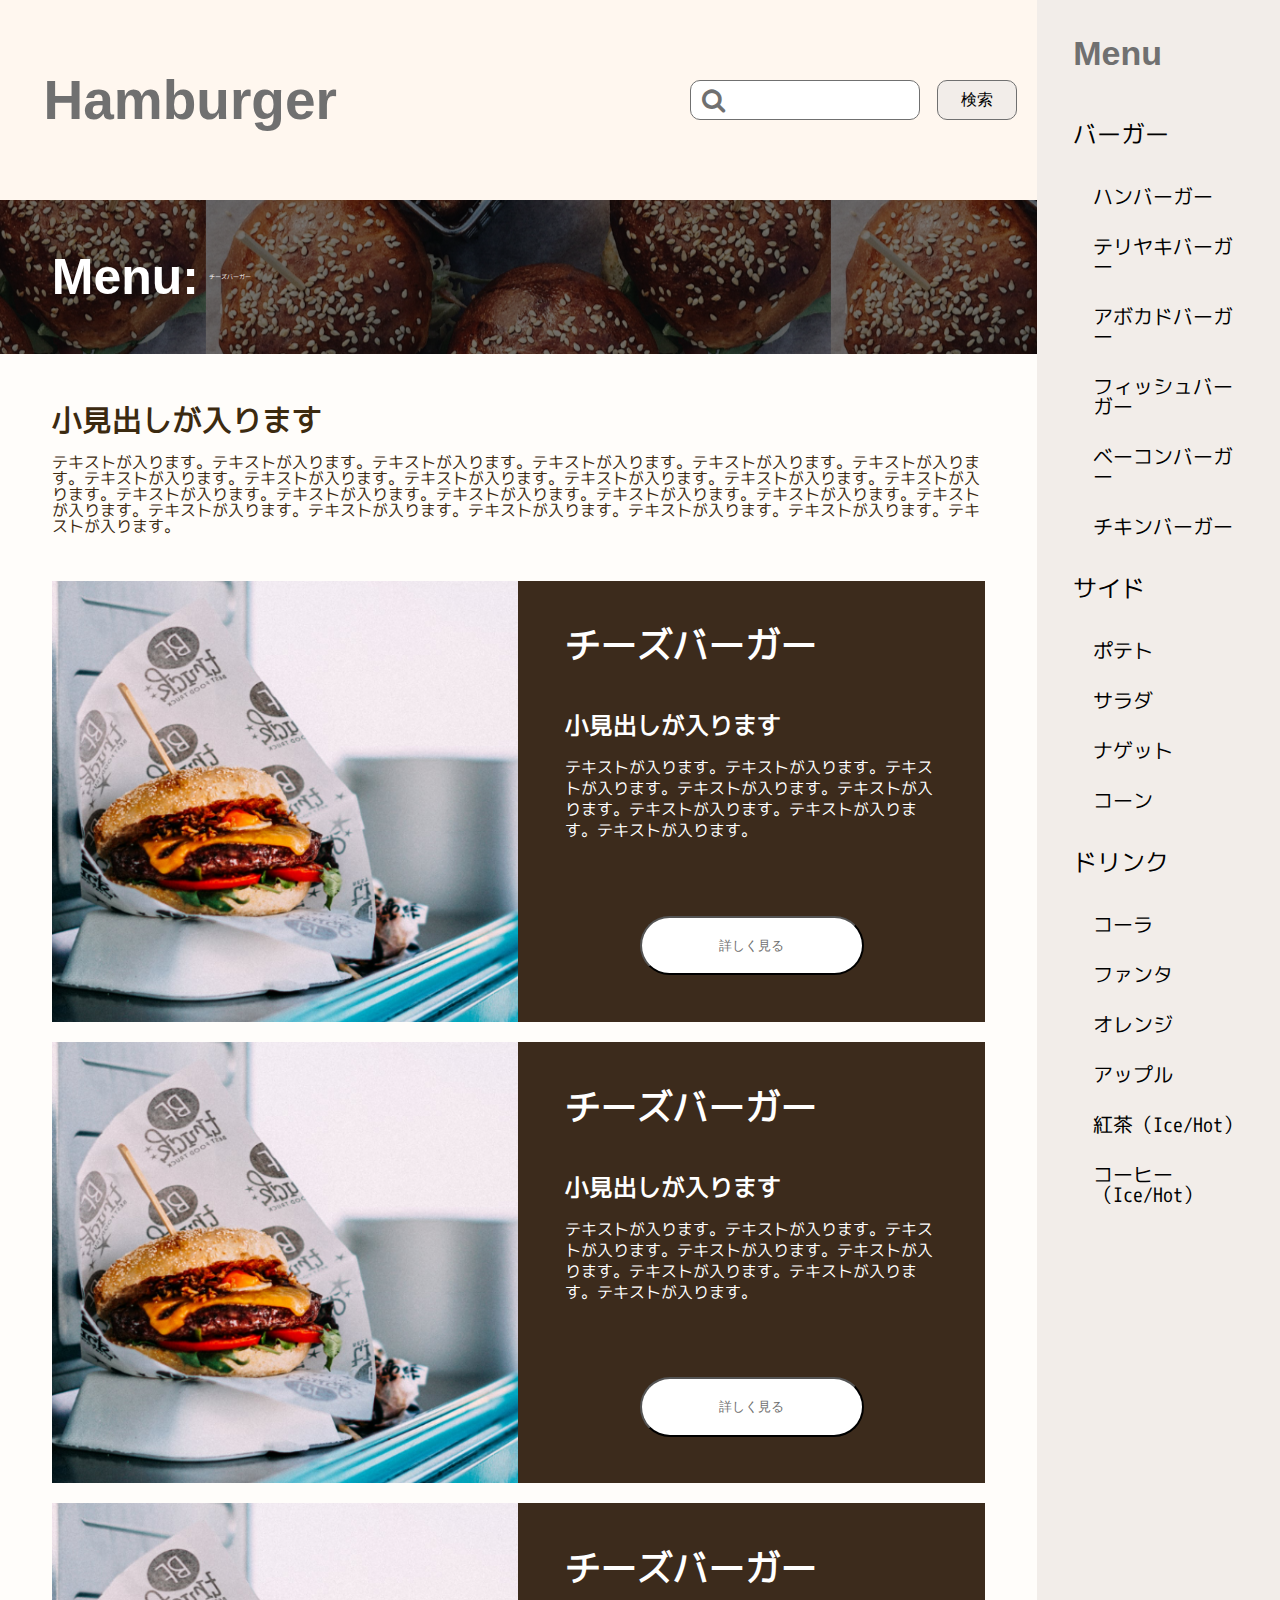
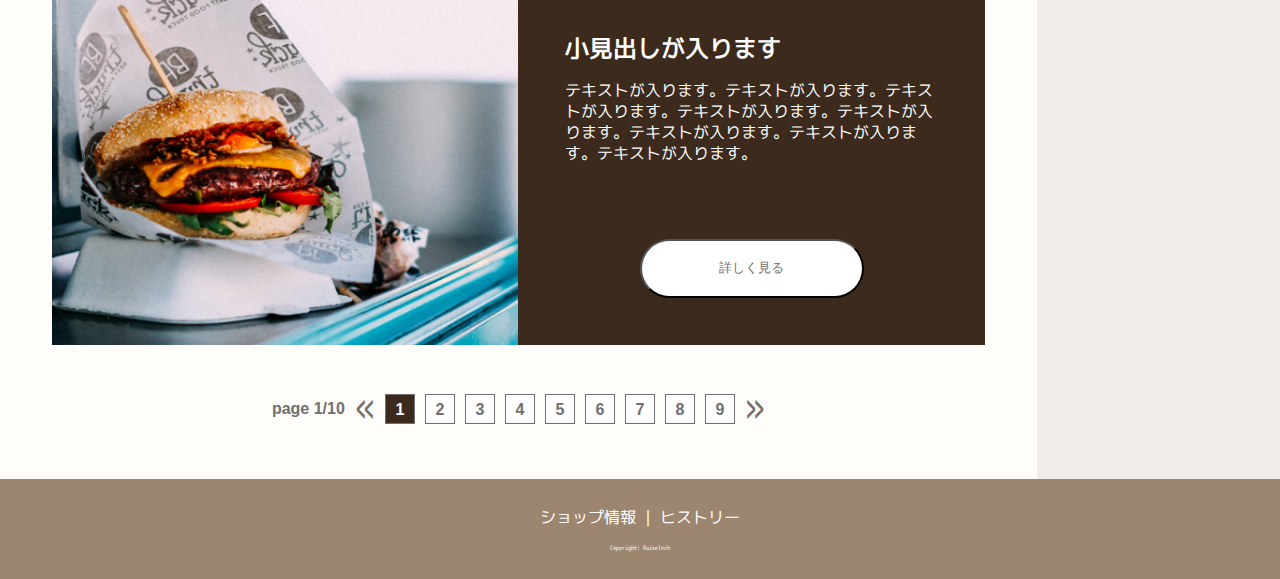
==== commit 5d0fa45b: "アーカイブページレスポンシブ対応完了　シングルページ追加" ====
--- a/archive.html
+++ b/archive.html
@@ -12,7 +12,7 @@
             <div class="l-bg"></div>
             <header class="l-header">
                 <h2 id="menu" class="c-title c-title--side-menu">Menu</h2>
-                <h1 class="c-title c-title--header">Hamburger</h1>
+                <h2 class="c-title c-title--header">Hamburger</h2>
                 <div class="c-search">
                     <input type="text" class="c-search__box">
                     <i class="fa fa-search c-search__icon" aria-hidden="true"></i>
@@ -22,7 +22,7 @@
             <div class="l-main">
                 <div class="p-main-visual p-main-visual--archive-page">
                     <div class="p-main-visual--archive-page__bg"></div>
-                    <h2 class="c-sub-title">Menu:</h2>
+                    <h1 class="c-sub-title">Menu:</h1>
                     <p>チーズバーガー</p>
                 </div>
                 <div class="l-main__archive-page-contents">
--- a/css/style.css
+++ b/css/style.css
@@ -125,6 +125,10 @@
   outline: 0;
 }
 
+img {
+  width: 100%;
+}
+
 /*
 右側にはみ出した部分まで横スクロールバーが表示される問題を解消する為、
 
@@ -262,6 +266,11 @@
   padding: 5%;
 }
 
+.l-main__single-page-contents {
+  background-color: #FFFDFA;
+  padding: 5%;
+}
+
 @media screen and (max-width: 375px) {
   .l-main__front-page-contents {
     display: block;
@@ -330,13 +339,21 @@
   }
 }
 
+.c-grid-img {
+  display: -ms-grid;
+  display: grid;
+  -ms-grid-columns: 1fr 1fr 1fr;
+      grid-template-columns: 1fr 1fr 1fr;
+  gap: 2rem;
+}
+
 .c-card-button {
   display: block;
   background-color: white;
   color: #707070;
   border-radius: 30px;
   width: 60%;
-  height: 15%;
+  padding: 5%;
   margin: auto;
 }
 
@@ -443,7 +460,7 @@
     content: '前へ';
     font-size: 1.6rem;
     top: 3px;
-    left: 40px;
+    right: -40px;
   }
   .c-pagenation__num {
     display: none;
@@ -529,7 +546,6 @@
   }
   .c-archive-page-card__description {
     width: 100%;
-    height: 350px;
   }
 }
 
@@ -723,4 +739,15 @@
   color: white;
   margin-left: 1%;
 }
+
+.p-main-visual--single-page {
+  padding: 15% 0;
+  background-image: url(../image/ham-burger-with-vegetables-1639557.png);
+  background-size: cover;
+  background-position: center;
+}
+
+.p-main-visual--single-page .c-sub-title {
+  font-size: 4rem;
+}
 /*# sourceMappingURL=style.css.map */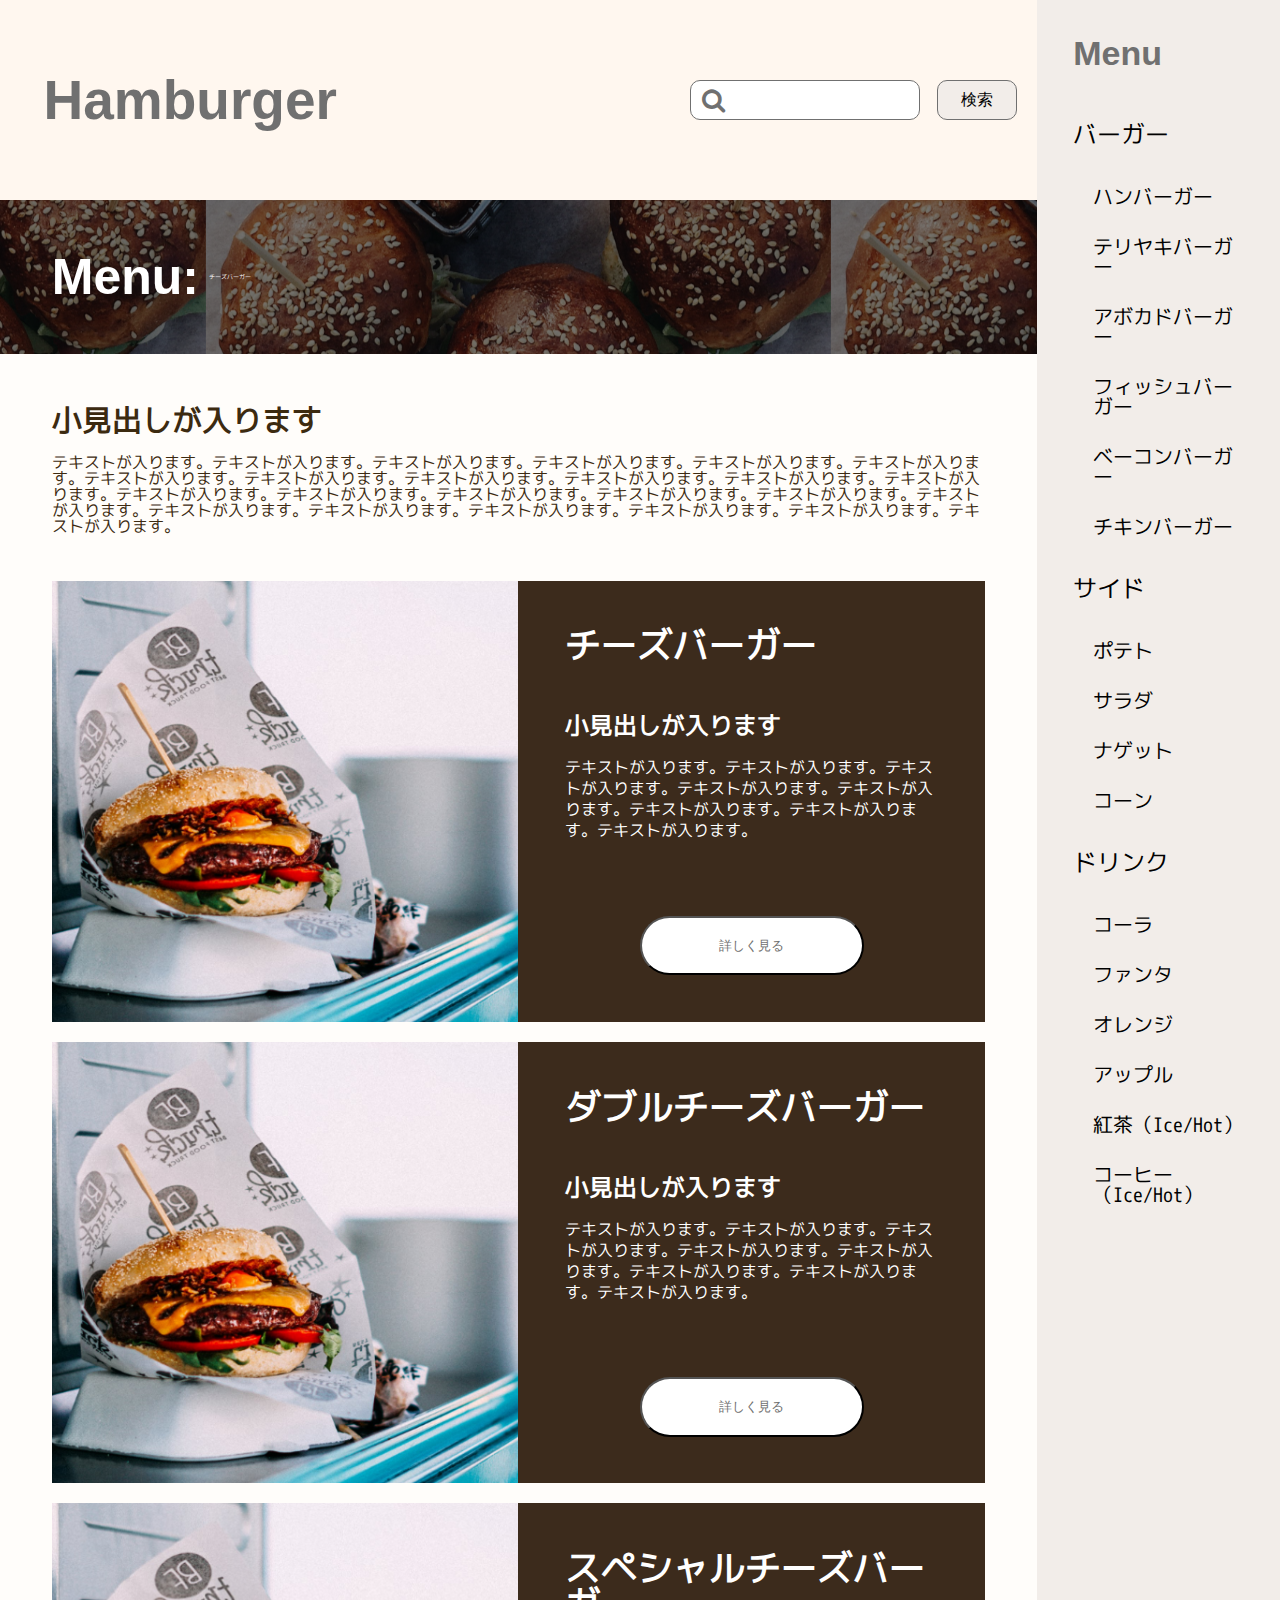
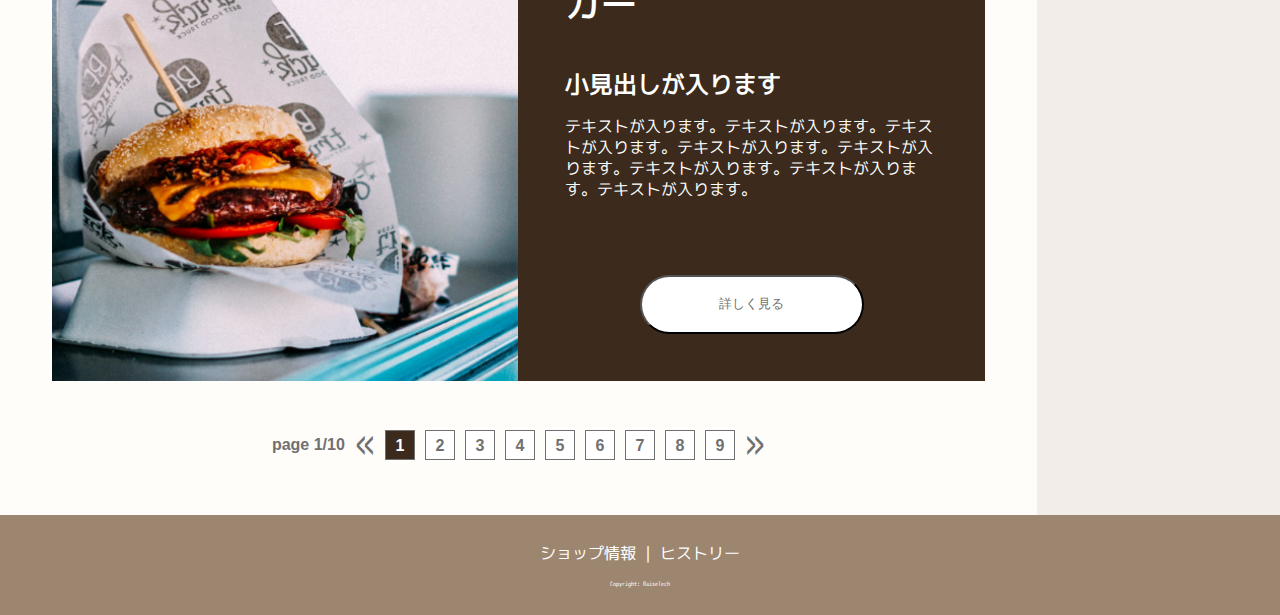
==== commit 24efbd37: "全てのページコーディング完了" ====
--- a/archive.html
+++ b/archive.html
@@ -42,7 +42,7 @@
                     <div class="c-archive-page-card">
                         <div class="c-archive-page-card__img"></div>
                         <div class="c-archive-page-card__description">
-                            <h3>チーズバーガー</h3>
+                            <h3>ダブルチーズバーガー</h3>
                             <h4>小見出しが入ります</h4>
                             <p>テキストが入ります。テキストが入ります。テキストが入ります。テキストが入ります。テキストが入ります。テキストが入ります。テキストが入ります。テキストが入ります。</p>
                             <button class="c-card-button">詳しく見る</button>
@@ -51,7 +51,7 @@
                     <div class="c-archive-page-card">
                         <div class="c-archive-page-card__img"></div>
                         <div class="c-archive-page-card__description">
-                            <h3>チーズバーガー</h3>
+                            <h3>スペシャルチーズバーガー</h3>
                             <h4>小見出しが入ります</h4>
                             <p>テキストが入ります。テキストが入ります。テキストが入ります。テキストが入ります。テキストが入ります。テキストが入ります。テキストが入ります。テキストが入ります。</p>
                             <button class="c-card-button">詳しく見る</button>
--- a/css/style.css
+++ b/css/style.css
@@ -1,10 +1,10 @@
 @charset "UTF-8";
-/*
-html5doctor.com Reset Stylesheet
-v1.6.1
-Last Updated: 2010-09-17
-Author: Richard Clark - http://richclarkdesign.com
-Twitter: @rich_clark
+/*
+html5doctor.com Reset Stylesheet
+v1.6.1
+Last Updated: 2010-09-17
+Author: Richard Clark - http://richclarkdesign.com
+Twitter: @rich_clark
 */
 html, body, div, span, object, iframe,
 h1, h2, h3, h4, h5, h6, p, blockquote, pre,
@@ -118,7 +118,8 @@
 }
 
 body {
-  font-family: 'mplus-1m-regular','M+ C Type-1 (basic latin) Regular', 'M+ Type-1 (general-j) Regular', sans-serif;
+  font-family: 'mplus-1m-regular','M+ C Type-1 (basic latin) Regular',+ 'M+ Type-1 (general-j) Regular', sans-serif;
 }
 
 body button:focus {
@@ -129,12 +130,12 @@
   width: 100%;
 }
 
-/*
-右側にはみ出した部分まで横スクロールバーが表示される問題を解消する為、
-
-htmlにoverflow:auto
-bodyにoverflow:hiddenを設定している
-
+/*
+右側にはみ出した部分まで横スクロールバーが表示される問題を解消する為、
+
+htmlにoverflow:auto
+bodyにoverflow:hiddenを設定している
+
 */
 .l-bg {
   position: absolute;
@@ -269,6 +270,55 @@
 .l-main__single-page-contents {
   background-color: #FFFDFA;
   padding: 5%;
+  color: #3C2A10;
+}
+
+.l-main__single-page-contents > p {
+  font-size: 1.6rem;
+  margin-bottom: 5%;
+}
+
+.l-main__single-page-contents h2 {
+  font-size: 3.6rem;
+  margin-bottom: 5%;
+}
+
+.l-main__single-page-contents h3 {
+  font-size: 2.8rem;
+  margin-bottom: 5%;
+}
+
+.l-main__single-page-contents h4 {
+  font-size: 2rem;
+  margin-bottom: 5%;
+}
+
+.l-main__single-page-contents h5 {
+  font-size: 2rem;
+  margin-bottom: 5%;
+}
+
+.l-main__single-page-contents h6 {
+  font-size: 2rem;
+  margin-bottom: 5%;
+}
+
+.l-main__single-page-contents .c-blockquote {
+  margin-bottom: 5%;
+}
+
+.l-main__single-page-contents ul:nth-of-type(2), .l-main__single-page-contents ul:nth-of-type(5) {
+  margin-left: 10%;
+}
+
+.l-main__single-page-contents ul:nth-of-type(3) {
+  margin-bottom: 10%;
+}
+
+@media screen and (max-width: 375px) {
+  .l-main__single-page-contents ul:nth-of-type(2), .l-main__single-page-contents ul:nth-of-type(5) {
+    margin-left: 5%;
+  }
 }
 
 @media screen and (max-width: 375px) {
@@ -339,19 +389,54 @@
   }
 }
 
+.c-button {
+  cursor: pointer;
+  width: 300px;
+  height: 80px;
+  margin-bottom: 5%;
+  background-color: #F2EDE9;
+  border: 1px solid #707070;
+  border-radius: 20px;
+  font-size: 1.6rem;
+  outline: none;
+}
+
+@media screen and (max-width: 375px) {
+  .c-button {
+    display: block;
+    margin: 0 auto 5%;
+  }
+}
+
 .c-grid-img {
   display: -ms-grid;
   display: grid;
   -ms-grid-columns: 1fr 1fr 1fr;
       grid-template-columns: 1fr 1fr 1fr;
   gap: 2rem;
+  margin-bottom: 5%;
+}
+
+@media screen and (max-width: 834px) {
+  .c-grid-img {
+    -ms-grid-columns: 1fr 1fr;
+        grid-template-columns: 1fr 1fr;
+  }
+}
+
+@media screen and (max-width: 375px) {
+  .c-grid-img {
+    -ms-grid-columns: 1fr;
+        grid-template-columns: 1fr;
+  }
 }
 
 .c-card-button {
   display: block;
+  cursor: pointer;
   background-color: white;
   color: #707070;
-  border-radius: 30px;
+  border-radius: 40px;
   width: 60%;
   padding: 5%;
   margin: auto;
@@ -382,6 +467,17 @@
   font-size: 2rem;
   margin-left: 2rem;
   margin-bottom: 3rem;
+}
+
+.c-blockquote {
+  font-size: 1.6rem;
+  background-color: #F5F5F5;
+  padding: 5%;
+}
+
+.c-blockquote p {
+  font-size: 1.6rem;
+  margin-bottom: 10%;
 }
 
 .c-pagenation {
@@ -584,8 +680,64 @@
   outline: none;
 }
 
+.c-code {
+  background-color: #F5F5F5;
+  margin-bottom: 5%;
+}
+
+.c-code code {
+  font-size: 1.6rem;
+}
+
+.c-table {
+  width: 100%;
+  margin-bottom: 5%;
+}
+
+.c-table tr > td {
+  border: solid 1px #707070;
+  font-size: 1.6rem;
+  padding: 5%;
+}
+
+.c-table tr > :nth-child(1) {
+  width: 30%;
+}
+
+.c-table tr > :nth-child(2) {
+  width: 70%;
+}
+
 .c-sub-title {
   color: white;
+}
+
+.c-single-page-card {
+  display: -webkit-box;
+  display: -ms-flexbox;
+  display: flex;
+  -ms-flex-pack: distribute;
+      justify-content: space-around;
+  margin-bottom: 5%;
+}
+
+.c-single-page-card__img {
+  width: 45%;
+}
+
+.c-single-page-card__description {
+  width: 50%;
+}
+
+.c-single-page-card__description p {
+  font-size: 1.6rem;
+}
+
+.c-single-page-card--right {
+  -webkit-box-orient: horizontal;
+  -webkit-box-direction: reverse;
+      -ms-flex-flow: row-reverse;
+          flex-flow: row-reverse;
 }
 
 .c-map {
@@ -637,6 +789,22 @@
   }
 }
 
+.c-list {
+  list-style: none;
+  margin-left: 5%;
+  margin-bottom: 5%;
+}
+
+.c-list li {
+  font-size: 1.6rem;
+}
+
+@media screen and (max-width: 375px) {
+  .c-list {
+    margin-left: 0;
+  }
+}
+
 .c-front-page-card {
   overflow: hidden;
   background-size: cover;
@@ -750,4 +918,48 @@
 .p-main-visual--single-page .c-sub-title {
   font-size: 4rem;
 }
+
+.p-main-visual--about-page {
+  padding: 15% 0;
+  background-image: url(../image/black-steel-lamp-post-1070945.png);
+  background-size: cover;
+  background-position: center;
+}
+
+.p-main-visual--about-page .c-sub-title {
+  font-size: 4rem;
+}
+
+.u-img-height50rem {
+  -o-object-fit: cover;
+     object-fit: cover;
+  -o-object-position: bottom;
+     object-position: bottom;
+  height: 50rem;
+  margin-bottom: 5%;
+}
+
+@media screen and (max-width: 834px) {
+  .u-img-height50rem {
+    height: 30rem;
+  }
+}
+
+@media screen and (max-width: 375px) {
+  .u-img-height50rem {
+    height: 15rem;
+  }
+}
+
+.u-size-581x358 {
+  -o-object-fit: cover;
+     object-fit: cover;
+  max-width: 581px;
+}
+
+.u-img-center {
+  margin-bottom: 5%;
+  text-align: center;
+  padding: 5%;
+}
 /*# sourceMappingURL=style.css.map */